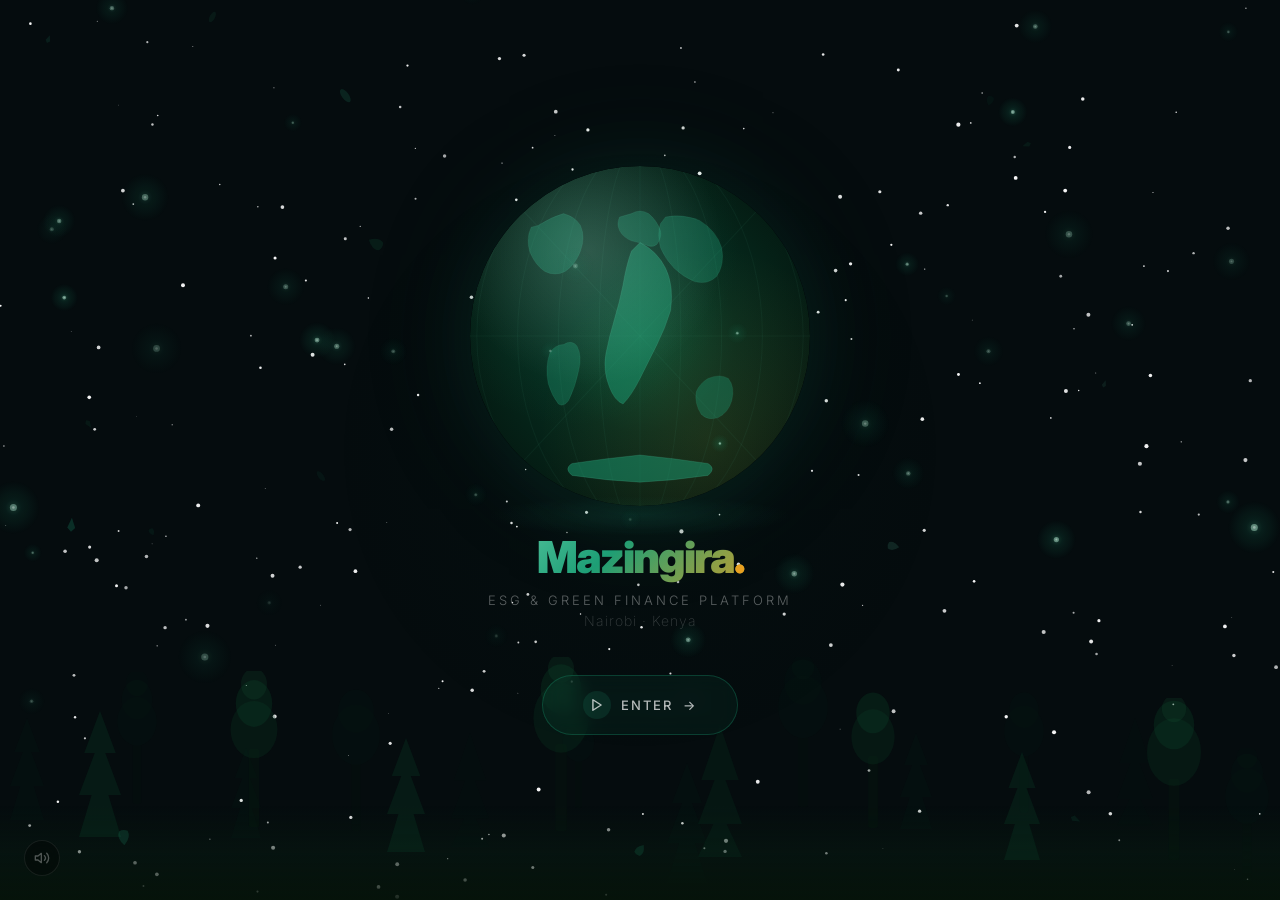
==== index.html @ 2031c261 "Initial commit: Mazingira ESG Platform - static ESG reporting dashboard with materiality matrix buil" ====
<!DOCTYPE html>
<html lang="en">
<head>
<meta charset="UTF-8">
<meta name="viewport" content="width=device-width, initial-scale=1.0">
<title>Mazingira — Enter</title>
<link rel="preconnect" href="https://fonts.googleapis.com">
<link href="https://fonts.googleapis.com/css2?family=Inter:wght@200;300;400;500;600;700;800;900&display=swap" rel="stylesheet">
<style>
  *, *::before, *::after { box-sizing: border-box; margin: 0; padding: 0; }
  html, body {
    height: 100%;
    font-family: 'Inter', system-ui, sans-serif;
    background: #050c0e;
    color: #fff;
    overflow: hidden;
    user-select: none;
  }

  /* ── STARFIELD ──────────────────────────── */
  #stars-canvas {
    position: fixed; inset: 0; z-index: 0;
    width: 100%; height: 100%;
  }

  /* ── LAYOUT ─────────────────────────────── */
  .hero {
    position: relative; z-index: 4;
    display: flex; flex-direction: column;
    align-items: center; justify-content: center;
    min-height: 100vh;
    padding: 40px 24px;
  }

  /* ── AMBIENT GLOW ───────────────────────── */
  .ambient-glow {
    position: fixed;
    top: 50%; left: 50%;
    width: 80vmin; height: 80vmin;
    transform: translate(-50%, -50%);
    border-radius: 50%;
    background: radial-gradient(circle, rgba(29,158,117,0.06) 0%, rgba(10,60,40,0.03) 30%, transparent 60%);
    z-index: 0;
    pointer-events: none;
    animation: ambientPulse 6s ease-in-out infinite;
  }

  @keyframes ambientPulse {
    0%, 100% { opacity: 0.5; transform: translate(-50%, -50%) scale(1); }
    50% { opacity: 1; transform: translate(-50%, -50%) scale(1.08); }
  }

  /* ── GLOBE ──────────────────────────────── */
  .globe-wrap {
    position: relative;
    width: 340px; height: 340px;
    margin: 0 auto;
    animation: globeEntry 2s cubic-bezier(.22,.61,.36,1) 0.3s both;
  }

  .globe {
    width: 100%; height: 100%;
    border-radius: 50%;
    position: relative;
    overflow: hidden;
    cursor: pointer;
    box-shadow:
      0 0 80px rgba(29,158,117,0.12),
      0 0 160px rgba(29,158,117,0.06),
      inset 0 -40px 80px rgba(0,0,0,0.4);
  }

  .globe-inner {
    width: 100%; height: 100%;
    border-radius: 50%;
    background:
      radial-gradient(ellipse at 30% 20%, rgba(29,158,117,0.18) 0%, transparent 50%),
      radial-gradient(ellipse at 70% 80%, rgba(232,160,32,0.10) 0%, transparent 50%),
      radial-gradient(circle at 50% 50%, #0a4d35 0%, #062b1e 40%, #030f0a 100%);
    animation: rotateGlobe 25s linear infinite;
    position: relative;
    overflow: hidden;
  }

  /* Atmosphere ring */
  .globe::before {
    content: '';
    position: absolute; inset: -4px;
    border-radius: 50%;
    border: 1px solid rgba(29,158,117,0.08);
    z-index: 6;
    animation: atmospherePulse 5s ease-in-out infinite;
  }

  .globe-inner::before {
    content: '';
    position: absolute; inset: 0;
    border-radius: 50%;
    background: radial-gradient(circle at 35% 25%, rgba(255,255,255,0.15) 0%, transparent 40%);
    z-index: 5;
    animation: sheen 10s ease-in-out infinite;
  }

  .globe-shadow {
    position: absolute;
    bottom: -30px; left: 5%; right: 5%;
    height: 40px;
    background: radial-gradient(ellipse, rgba(29,158,117,0.12) 0%, transparent 70%);
    animation: pulseGlow 4s ease-in-out infinite;
  }

  /* ── CONTINENTS ─────────────────────────── */
  .continents {
    position: absolute; inset: 0;
    width: 100%; height: 100%;
    z-index: 2;
    animation: rotateGlobe 25s linear infinite;
  }
  .continents svg { width: 100%; height: 100%; }
  .land-mass {
    fill: rgba(29,158,117,0.35);
    stroke: rgba(93,202,165,0.12);
    stroke-width: 0.5;
  }
  .land-mass-bright {
    fill: rgba(29,158,117,0.50);
    stroke: rgba(93,202,165,0.2);
    stroke-width: 0.5;
  }

  .grid-lines {
    position: absolute; inset: -10%;
    width: 120%; height: 120%;
    z-index: 1;
    animation: rotateGlobe 25s linear infinite;
  }
  .grid-lines svg { width: 100%; height: 100%; }
  .grid-line {
    fill: none;
    stroke: rgba(93,202,165,0.05);
    stroke-width: 0.5;
  }

  /* ── FOREST (Background Layer) ──────────── */
  .forest-layer {
    position: fixed;
    bottom: 0; left: 0; right: 0;
    height: 45vh;
    z-index: 1;
    pointer-events: none;
    overflow: hidden;
  }

  .forest-bg {
    position: absolute;
    bottom: 0; left: -2%; right: -2%;
    height: 75%;
    display: flex;
    align-items: flex-end;
    justify-content: space-around;
    opacity: 0.4;
  }

  .forest-bg-tree {
    flex-shrink: 0;
    opacity: 0;
    animation: treeFadeIn 2s cubic-bezier(.22,.61,.36,1) forwards;
  }
  .forest-bg-tree:nth-child(1) { animation-delay: 1.0s; height: 60%; }
  .forest-bg-tree:nth-child(2) { animation-delay: 1.3s; height: 75%; }
  .forest-bg-tree:nth-child(3) { animation-delay: 0.9s; height: 50%; }
  .forest-bg-tree:nth-child(4) { animation-delay: 1.5s; height: 70%; }
  .forest-bg-tree:nth-child(5) { animation-delay: 1.1s; height: 55%; }
  .forest-bg-tree:nth-child(6) { animation-delay: 1.4s; height: 65%; }
  .forest-bg-tree:nth-child(7) { animation-delay: 0.8s; height: 45%; }
  .forest-bg-tree:nth-child(8) { animation-delay: 1.2s; height: 80%; }
  .forest-bg-tree:nth-child(9) { animation-delay: 1.6s; height: 55%; }
  .forest-bg-tree:nth-child(10) { animation-delay: 1.0s; height: 70%; }
  .forest-bg-tree:nth-child(11) { animation-delay: 1.3s; height: 60%; }
  .forest-bg-tree:nth-child(12) { animation-delay: 0.7s; height: 50%; }

  .forest-bg-tree svg {
    height: auto;
    transform-origin: bottom center;
    animation: treeSwayBg 6s ease-in-out infinite;
  }
  .forest-bg-tree:nth-child(odd) svg { animation-delay: 0s; }
  .forest-bg-tree:nth-child(even) svg { animation-delay: 3s; }

  /* ── FOREST (Foreground Layer) ──────────── */
  .forest-fg {
    position: fixed;
    bottom: 0; left: 0; right: 0;
    height: 30vh;
    z-index: 2;
    pointer-events: none;
    overflow: hidden;
  }

  .forest-fg-scene {
    position: absolute;
    bottom: 0; left: 0; right: 0;
    height: 100%;
    display: flex;
    align-items: flex-end;
    justify-content: space-around;
    padding: 0 2%;
  }

  .forest-fg-tree {
    flex-shrink: 0;
    opacity: 0;
    animation: treeFadeIn 1.5s cubic-bezier(.22,.61,.36,1) forwards;
  }
  .forest-fg-tree:nth-child(1) { animation-delay: 1.6s; height: 70%; }
  .forest-fg-tree:nth-child(2) { animation-delay: 1.9s; height: 85%; }
  .forest-fg-tree:nth-child(3) { animation-delay: 1.5s; height: 60%; }
  .forest-fg-tree:nth-child(4) { animation-delay: 2.1s; height: 90%; }
  .forest-fg-tree:nth-child(5) { animation-delay: 1.7s; height: 65%; }
  .forest-fg-tree:nth-child(6) { animation-delay: 2.0s; height: 80%; }
  .forest-fg-tree:nth-child(7) { animation-delay: 1.4s; height: 55%; }
  .forest-fg-tree:nth-child(8) { animation-delay: 1.8s; height: 75%; }

  .forest-fg-tree svg {
    height: auto;
    transform-origin: bottom center;
    animation: treeSwayFg 4s ease-in-out infinite;
  }
  .forest-fg-tree:nth-child(odd) svg { animation-delay: 0s; }
  .forest-fg-tree:nth-child(even) svg { animation-delay: 2s; }

  .forest-ground-glow {
    position: absolute;
    bottom: 0; left: -5%; right: -5%;
    height: 35%;
    background: linear-gradient(to top, rgba(6,20,10,0.9) 0%, rgba(8,30,18,0.4) 50%, transparent 100%);
    z-index: -1;
  }

  /* ── SIDE PALM TREES ────────────────────── */
  .tree-side {
    position: fixed;
    bottom: 0;
    z-index: 3;
    pointer-events: none;
    opacity: 0;
    animation: treeFadeIn 2.5s cubic-bezier(.22,.61,.36,1) 1.0s forwards;
  }
  .tree-side.left {
    left: -20px;
    transform-origin: bottom center;
    animation: treeSwaySide 6s ease-in-out infinite;
  }
  .tree-side.right {
    right: -20px;
    transform-origin: bottom center;
    animation: treeSwaySide 6s ease-in-out 3s infinite;
  }
  .tree-side svg { height: auto; display: block; }

  /* ── BRAND & TEXT ───────────────────────── */
  .intro-brand {
    text-align: center;
    margin-top: 24px;
    margin-bottom: 10px;
  }

  .intro-brand-name {
    font-size: 44px; font-weight: 900;
    letter-spacing: -2px;
    background: linear-gradient(135deg, #5DCAA5 0%, #1D9E75 40%, #E8A020 100%);
    -webkit-background-clip: text;
    -webkit-text-fill-color: transparent;
    background-clip: text;
    opacity: 0;
    animation: textReveal 1.4s cubic-bezier(.22,.61,.36,1) 1.0s both;
  }
  .intro-brand-name span { 
    background: none;
    -webkit-text-fill-color: #E8A020;
    color: #E8A020;
  }

  .intro-tagline {
    font-size: 13px;
    color: rgba(255,255,255,0.35);
    letter-spacing: 3px;
    text-transform: uppercase;
    font-weight: 300;
    margin-top: 8px;
    opacity: 0;
    animation: textReveal 1.2s cubic-bezier(.22,.61,.36,1) 1.6s both;
  }

  .intro-sub {
    font-size: 14px;
    color: rgba(255,255,255,0.2);
    letter-spacing: 1px;
    font-weight: 200;
    margin-top: 4px;
    opacity: 0;
    animation: textReveal 1.2s cubic-bezier(.22,.61,.36,1) 1.9s both;
  }

  /* ── ENTER BUTTON ───────────────────────── */
  .enter-wrap {
    margin-top: 36px;
    opacity: 0;
    animation: fadeInUp 1s cubic-bezier(.22,.61,.36,1) 2.3s both;
  }

  .btn-enter {
    display: inline-flex;
    align-items: center;
    gap: 10px;
    padding: 15px 40px;
    border: 1px solid rgba(29,158,117,0.3);
    border-radius: 99px;
    font-size: 13px;
    font-weight: 500;
    font-family: 'Inter', sans-serif;
    letter-spacing: 2px;
    text-transform: uppercase;
    color: rgba(255,255,255,0.7);
    background: rgba(29,158,117,0.08);
    backdrop-filter: blur(10px);
    cursor: pointer;
    transition: all 0.4s cubic-bezier(.22,.61,.36,1);
    position: relative;
    overflow: hidden;
    outline: none;
  }

  .btn-enter::before {
    content: '';
    position: absolute; inset: 0;
    border-radius: 99px;
    background: linear-gradient(135deg, rgba(29,158,117,0.15) 0%, rgba(232,160,32,0.08) 100%);
    opacity: 0;
    transition: opacity 0.4s ease;
  }

  .btn-enter:hover {
    border-color: rgba(29,158,117,0.6);
    color: #fff;
    transform: translateY(-2px);
    box-shadow: 0 8px 32px rgba(29,158,117,0.15), 0 0 60px rgba(29,158,117,0.05);
  }

  .btn-enter:hover::before {
    opacity: 1;
  }

  .btn-enter:active {
    transform: scale(0.97);
  }

  .btn-enter:focus-visible {
    outline: none;
    border-color: rgba(29,158,117,0.8);
    box-shadow: 0 0 0 3px rgba(29,158,117,0.2);
  }

  .btn-enter .arrow {
    display: inline-block;
    transition: transform 0.3s ease;
  }

  .btn-enter:hover .arrow {
    transform: translateX(4px);
  }

  .btn-enter .icon-circle {
    width: 28px; height: 28px;
    border-radius: 50%;
    background: rgba(29,158,117,0.15);
    display: inline-flex;
    align-items: center;
    justify-content: center;
    transition: all 0.3s ease;
  }

  .btn-enter:hover .icon-circle {
    background: rgba(29,158,117,0.3);
    box-shadow: 0 0 20px rgba(29,158,117,0.15);
  }

  /* Button pulse ring */
  .btn-enter .pulse-ring {
    position: absolute;
    inset: -4px;
    border-radius: 99px;
    border: 1px solid rgba(29,158,117,0.1);
    animation: btnPulse 3s ease-in-out infinite;
    pointer-events: none;
  }

  @keyframes btnPulse {
    0%, 100% { opacity: 0.3; transform: scale(1); }
    50% { opacity: 0; transform: scale(1.05); }
  }

  /* ── FIREFLY PARTICLES ──────────────────── */
  #fireflies-canvas {
    position: fixed; inset: 0; z-index: 5;
    width: 100%; height: 100%;
    pointer-events: none;
  }

  /* ── LEAF PARTICLES ─────────────────────── */
  #leaves-canvas {
    position: fixed; inset: 0; z-index: 6;
    width: 100%; height: 100%;
    pointer-events: none;
  }

  /* ── TRANSITION OVERLAY ─────────────────── */
  .transition-overlay {
    position: fixed; inset: 0; z-index: 9999;
    background: #050c0e;
    display: flex;
    align-items: center;
    justify-content: center;
    opacity: 0;
    pointer-events: none;
    transition: opacity 0.8s ease;
  }
  .transition-overlay.active {
    opacity: 1;
    pointer-events: auto;
  }
  .transition-overlay .globe-mini {
    width: 60px; height: 60px;
    border-radius: 50%;
    background: radial-gradient(circle at 50% 50%, #0a4d35 0%, #062b1e 40%, #030f0a 100%);
    box-shadow: 0 0 40px rgba(29,158,117,0.3);
    animation: rotateGlobe 2s linear infinite;
    position: relative;
    overflow: hidden;
  }
  .transition-overlay .globe-mini::before {
    content: '';
    position: absolute; inset: 0;
    border-radius: 50%;
    background: radial-gradient(circle at 35% 25%, rgba(255,255,255,0.15) 0%, transparent 40%);
  }

  /* ── KEYFRAMES ──────────────────────────── */
  @keyframes rotateGlobe {
    from { transform: rotate(0deg); }
    to { transform: rotate(360deg); }
  }
  @keyframes sheen {
    0%, 100% { opacity: 0.4; transform: scale(1); }
    50% { opacity: 0.8; transform: scale(1.03); }
  }
  @keyframes atmospherePulse {
    0%, 100% { opacity: 0.4; transform: scale(1); }
    50% { opacity: 0.8; transform: scale(1.02); }
  }
  @keyframes pulseGlow {
    0%, 100% { opacity: 0.3; transform: scaleX(1); }
    50% { opacity: 0.6; transform: scaleX(1.3); }
  }
  @keyframes fadeInUp {
    from { opacity: 0; transform: translateY(20px); }
    to { opacity: 1; transform: translateY(0); }
  }
  @keyframes globeEntry {
    from { opacity: 0; transform: scale(0.7) translateY(20px); }
    to { opacity: 1; transform: scale(1) translateY(0); }
  }
  @keyframes textReveal {
    from { opacity: 0; transform: translateY(15px); }
    to { opacity: 1; transform: translateY(0); }
  }
  @keyframes treeFadeIn {
    from { opacity: 0; transform: translateY(15px); }
    to { opacity: 1; transform: translateY(0); }
  }
  @keyframes treeSwayBg {
    0%, 100% { transform: rotate(0deg); }
    25% { transform: rotate(0.4deg); }
    75% { transform: rotate(-0.4deg); }
  }
  @keyframes treeSwayFg {
    0%, 100% { transform: rotate(0deg); }
    25% { transform: rotate(0.6deg); }
    75% { transform: rotate(-0.6deg); }
  }
  @keyframes treeSwaySide {
    0%, 100% { transform: rotate(0deg); }
    25% { transform: rotate(0.7deg); }
    75% { transform: rotate(-0.7deg); }
  }
  @keyframes fireflyFloat {
    0%, 100% { opacity: 0.2; transform: translateY(0) scale(1); }
    50% { opacity: 0.8; transform: translateY(-8px) scale(1.2); }
  }

  /* ── AUDIO TOGGLE ────────────────────────── */
  .audio-toggle {
    position: fixed;
    bottom: 24px; left: 24px;
    z-index: 999;
    width: 36px; height: 36px;
    border-radius: 50%;
    border: 1px solid rgba(255,255,255,0.08);
    background: rgba(0,0,0,0.3);
    backdrop-filter: blur(8px);
    cursor: pointer;
    display: flex;
    align-items: center;
    justify-content: center;
    transition: all 0.3s ease;
    opacity: 0;
    animation: fadeInUp 1s cubic-bezier(.22,.61,.36,1) 3.0s both;
    color: rgba(255,255,255,0.3);
  }
  .audio-toggle:hover {
    border-color: rgba(29,158,117,0.3);
    color: rgba(255,255,255,0.6);
    background: rgba(29,158,117,0.1);
    box-shadow: 0 0 15px rgba(29,158,117,0.08);
  }
  .audio-toggle svg { display: block; }
  .audio-toggle .icon-off { display: none; }
  .audio-toggle.muted .icon-on { display: none; }
  .audio-toggle.muted .icon-off { display: block; }

  @media (max-width: 768px) {
    .globe-wrap { width: 220px; height: 220px; margin-bottom: 0; }
    .intro-brand-name { font-size: 30px; letter-spacing: -1px; }
    .intro-tagline { font-size: 11px; letter-spacing: 2px; }
    .forest-layer { height: 30vh; }
    .forest-fg { height: 20vh; }
    .forest-bg-tree:nth-child(n+8) { display: none; }
    .forest-fg-tree:nth-child(n+6) { display: none; }
    .tree-side { display: none; }
    .btn-enter { padding: 12px 28px; font-size: 12px; }
  }

  @media (max-width: 480px) {
    .globe-wrap { width: 160px; height: 160px; }
    .intro-brand-name { font-size: 24px; }
    .forest-bg-tree:nth-child(n+5) { display: none; }
    .forest-fg-tree:nth-child(n+4) { display: none; }
    .btn-enter { padding: 10px 22px; font-size: 11px; gap: 6px; }
  }
</style>
</head>
<body>

<!-- ── STARFIELD ── -->
<canvas id="stars-canvas"></canvas>

<!-- ── AMBIENT GLOW ── -->
<div class="ambient-glow"></div>

<!-- ── BACKGROUND FOREST ── -->
<div class="forest-layer">
  <div class="forest-bg">
    <div class="forest-bg-tree">
      <svg viewBox="0 0 40 120" width="34" height="100%" xmlns="http://www.w3.org/2000/svg">
        <polygon points="20,0 5,40 15,40 0,80 12,80 0,120 40,120 28,80 40,80 25,40 35,40" fill="rgba(10,55,35,0.18)"/>
      </svg>
    </div>
    <div class="forest-bg-tree">
      <svg viewBox="0 0 40 120" width="44" height="100%" xmlns="http://www.w3.org/2000/svg">
        <rect x="16" y="60" width="8" height="60" fill="rgba(6,25,15,0.2)" rx="2"/>
        <ellipse cx="20" cy="45" rx="18" ry="22" fill="rgba(10,55,35,0.15)"/>
        <ellipse cx="20" cy="25" rx="14" ry="18" fill="rgba(15,75,45,0.12)"/>
        <ellipse cx="20" cy="10" rx="10" ry="12" fill="rgba(20,95,55,0.08)"/>
      </svg>
    </div>
    <div class="forest-bg-tree">
      <svg viewBox="0 0 40 120" width="30" height="100%" xmlns="http://www.w3.org/2000/svg">
        <polygon points="20,0 5,40 15,40 0,80 12,80 0,120 40,120 28,80 40,80 25,40 35,40" fill="rgba(10,55,35,0.18)"/>
      </svg>
    </div>
    <div class="forest-bg-tree">
      <svg viewBox="0 0 40 120" width="48" height="100%" xmlns="http://www.w3.org/2000/svg">
        <rect x="16" y="60" width="8" height="60" fill="rgba(6,25,15,0.2)" rx="2"/>
        <ellipse cx="20" cy="40" rx="20" ry="25" fill="rgba(10,55,35,0.15)"/>
        <ellipse cx="20" cy="20" rx="15" ry="18" fill="rgba(15,75,45,0.12)"/>
      </svg>
    </div>
    <div class="forest-bg-tree">
      <svg viewBox="0 0 40 120" width="38" height="100%" xmlns="http://www.w3.org/2000/svg">
        <polygon points="20,0 3,50 15,50 0,90 14,90 0,120 40,120 26,90 40,90 25,50 37,50" fill="rgba(8,45,30,0.16)"/>
      </svg>
    </div>
    <div class="forest-bg-tree">
      <svg viewBox="0 0 40 120" width="35" height="100%" xmlns="http://www.w3.org/2000/svg">
        <rect x="16" y="60" width="8" height="60" fill="rgba(6,25,15,0.2)" rx="2"/>
        <ellipse cx="20" cy="45" rx="18" ry="22" fill="rgba(10,55,35,0.15)"/>
        <ellipse cx="20" cy="25" rx="14" ry="18" fill="rgba(15,75,45,0.12)"/>
      </svg>
    </div>
    <div class="forest-bg-tree">
      <svg viewBox="0 0 40 120" width="40" height="100%" xmlns="http://www.w3.org/2000/svg">
        <polygon points="20,0 5,40 15,40 0,80 12,80 0,120 40,120 28,80 40,80 25,40 35,40" fill="rgba(10,55,35,0.18)"/>
      </svg>
    </div>
    <div class="forest-bg-tree">
      <svg viewBox="0 0 40 120" width="50" height="100%" xmlns="http://www.w3.org/2000/svg">
        <rect x="16" y="60" width="8" height="60" fill="rgba(6,25,15,0.2)" rx="2"/>
        <ellipse cx="20" cy="40" rx="20" ry="25" fill="rgba(10,55,35,0.15)"/>
        <ellipse cx="20" cy="20" rx="15" ry="18" fill="rgba(15,75,45,0.12)"/>
        <ellipse cx="20" cy="8" rx="9" ry="10" fill="rgba(20,95,55,0.08)"/>
      </svg>
    </div>
    <div class="forest-bg-tree">
      <svg viewBox="0 0 40 120" width="32" height="100%" xmlns="http://www.w3.org/2000/svg">
        <polygon points="20,0 5,40 15,40 0,80 12,80 0,120 40,120 28,80 40,80 25,40 35,40" fill="rgba(10,55,35,0.18)"/>
      </svg>
    </div>
    <div class="forest-bg-tree">
      <svg viewBox="0 0 40 120" width="42" height="100%" xmlns="http://www.w3.org/2000/svg">
        <rect x="16" y="60" width="8" height="60" fill="rgba(6,25,15,0.2)" rx="2"/>
        <ellipse cx="20" cy="42" rx="19" ry="24" fill="rgba(10,55,35,0.15)"/>
        <ellipse cx="20" cy="22" rx="14" ry="17" fill="rgba(15,75,45,0.12)"/>
      </svg>
    </div>
    <div class="forest-bg-tree">
      <svg viewBox="0 0 40 120" width="36" height="100%" xmlns="http://www.w3.org/2000/svg">
        <polygon points="20,0 3,50 15,50 0,90 14,90 0,120 40,120 26,90 40,90 25,50 37,50" fill="rgba(8,45,30,0.16)"/>
      </svg>
    </div>
    <div class="forest-bg-tree">
      <svg viewBox="0 0 40 120" width="46" height="100%" xmlns="http://www.w3.org/2000/svg">
        <rect x="16" y="60" width="8" height="60" fill="rgba(6,25,15,0.2)" rx="2"/>
        <ellipse cx="20" cy="42" rx="19" ry="24" fill="rgba(10,55,35,0.15)"/>
        <ellipse cx="20" cy="22" rx="14" ry="17" fill="rgba(15,75,45,0.12)"/>
        <ellipse cx="20" cy="8" rx="9" ry="10" fill="rgba(20,95,55,0.08)"/>
      </svg>
    </div>
  </div>
</div>

<!-- ── SIDE TREES ── -->
<div class="tree-side left">
  <svg width="180" height="450" viewBox="0 0 180 450" xmlns="http://www.w3.org/2000/svg">
    <rect x="76" y="220" width="28" height="230" fill="rgba(6,30,18,0.25)" rx="4"/>
    <ellipse cx="90" cy="200" rx="60" ry="55" fill="rgba(6,43,30,0.12)"/>
    <ellipse cx="90" cy="155" rx="50" ry="50" fill="rgba(10,60,40,0.12)"/>
    <ellipse cx="90" cy="115" rx="38" ry="38" fill="rgba(15,80,50,0.10)"/>
    <ellipse cx="90" cy="80" rx="28" ry="30" fill="rgba(20,100,60,0.08)"/>
  </svg>
</div>

<div class="tree-side right">
  <svg width="160" height="420" viewBox="0 0 160 420" xmlns="http://www.w3.org/2000/svg">
    <rect x="62" y="200" width="24" height="220" fill="rgba(6,30,18,0.25)" rx="4"/>
    <ellipse cx="74" cy="180" rx="55" ry="52" fill="rgba(6,43,30,0.12)"/>
    <ellipse cx="74" cy="135" rx="45" ry="46" fill="rgba(10,60,40,0.12)"/>
    <ellipse cx="74" cy="95" rx="34" ry="36" fill="rgba(15,80,50,0.10)"/>
    <ellipse cx="74" cy="65" rx="24" ry="26" fill="rgba(20,100,60,0.08)"/>
  </svg>
</div>

<!-- ── FOREGROUND FOREST ── -->
<div class="forest-fg">
  <div class="forest-ground-glow"></div>
  <div class="forest-fg-scene">
    <div class="forest-fg-tree">
      <svg viewBox="0 0 40 120" width="42" height="100%" xmlns="http://www.w3.org/2000/svg">
        <polygon points="20,0 5,40 15,40 0,80 12,80 0,120 40,120 28,80 40,80 25,40 35,40" fill="rgba(10,55,35,0.35)"/>
      </svg>
    </div>
    <div class="forest-fg-tree">
      <svg viewBox="0 0 40 120" width="52" height="100%" xmlns="http://www.w3.org/2000/svg">
        <rect x="16" y="60" width="8" height="60" fill="rgba(6,25,15,0.35)" rx="2"/>
        <ellipse cx="20" cy="45" rx="18" ry="22" fill="rgba(10,55,35,0.30)"/>
        <ellipse cx="20" cy="25" rx="14" ry="18" fill="rgba(15,75,45,0.25)"/>
        <ellipse cx="20" cy="10" rx="10" ry="12" fill="rgba(20,95,55,0.18)"/>
      </svg>
    </div>
    <div class="forest-fg-tree">
      <svg viewBox="0 0 40 120" width="38" height="100%" xmlns="http://www.w3.org/2000/svg">
        <polygon points="20,0 5,40 15,40 0,80 12,80 0,120 40,120 28,80 40,80 25,40 35,40" fill="rgba(10,55,35,0.35)"/>
      </svg>
    </div>
    <div class="forest-fg-tree">
      <svg viewBox="0 0 40 120" width="58" height="100%" xmlns="http://www.w3.org/2000/svg">
        <rect x="16" y="60" width="8" height="60" fill="rgba(6,25,15,0.35)" rx="2"/>
        <ellipse cx="20" cy="42" rx="19" ry="24" fill="rgba(10,55,35,0.30)"/>
        <ellipse cx="20" cy="22" rx="14" ry="17" fill="rgba(15,75,45,0.25)"/>
        <ellipse cx="20" cy="8" rx="9" ry="10" fill="rgba(20,95,55,0.18)"/>
      </svg>
    </div>
    <div class="forest-fg-tree">
      <svg viewBox="0 0 40 120" width="44" height="100%" xmlns="http://www.w3.org/2000/svg">
        <polygon points="20,0 3,50 15,50 0,90 14,90 0,120 40,120 26,90 40,90 25,50 37,50" fill="rgba(8,45,30,0.32)"/>
      </svg>
    </div>
    <div class="forest-fg-tree">
      <svg viewBox="0 0 40 120" width="48" height="100%" xmlns="http://www.w3.org/2000/svg">
        <rect x="16" y="60" width="8" height="60" fill="rgba(6,25,15,0.35)" rx="2"/>
        <ellipse cx="20" cy="44" rx="18" ry="23" fill="rgba(10,55,35,0.30)"/>
        <ellipse cx="20" cy="24" rx="14" ry="17" fill="rgba(15,75,45,0.25)"/>
      </svg>
    </div>
    <div class="forest-fg-tree">
      <svg viewBox="0 0 40 120" width="36" height="100%" xmlns="http://www.w3.org/2000/svg">
        <polygon points="20,0 5,40 15,40 0,80 12,80 0,120 40,120 28,80 40,80 25,40 35,40" fill="rgba(10,55,35,0.35)"/>
      </svg>
    </div>
    <div class="forest-fg-tree">
      <svg viewBox="0 0 40 120" width="54" height="100%" xmlns="http://www.w3.org/2000/svg">
        <rect x="16" y="60" width="8" height="60" fill="rgba(6,25,15,0.35)" rx="2"/>
        <ellipse cx="20" cy="40" rx="20" ry="25" fill="rgba(10,55,35,0.30)"/>
        <ellipse cx="20" cy="20" rx="15" ry="18" fill="rgba(15,75,45,0.25)"/>
        <ellipse cx="20" cy="8" rx="9" ry="10" fill="rgba(20,95,55,0.18)"/>
      </svg>
    </div>
  </div>
</div>

<!-- ── HERO CONTENT ── -->
<div class="hero">
  <div class="globe-wrap">
    <div class="globe">
      <div class="globe-inner">
        <div class="grid-lines">
          <svg viewBox="0 0 200 200" xmlns="http://www.w3.org/2000/svg">
            <ellipse class="grid-line" cx="100" cy="100" rx="95" ry="95"/>
            <ellipse class="grid-line" cx="100" cy="100" rx="80" ry="95"/>
            <ellipse class="grid-line" cx="100" cy="100" rx="60" ry="95"/>
            <ellipse class="grid-line" cx="100" cy="100" rx="40" ry="95"/>
            <ellipse class="grid-line" cx="100" cy="100" rx="20" ry="95"/>
            <line class="grid-line" x1="5" y1="100" x2="195" y2="100"/>
            <line class="grid-line" x1="100" y1="5" x2="100" y2="195"/>
            <line class="grid-line" x1="30" y1="25" x2="170" y2="175"/>
            <line class="grid-line" x1="30" y1="175" x2="170" y2="25"/>
          </svg>
        </div>
        <div class="continents">
          <svg viewBox="0 0 200 200" xmlns="http://www.w3.org/2000/svg">
            <path class="land-mass-bright" d="M100 45 Q110 50 115 60 Q120 70 118 85 Q115 95 110 105 Q105 115 100 125 Q95 135 90 140 Q85 138 82 130 Q78 120 80 110 Q82 100 85 90 Q88 80 90 70 Q92 58 95 50 Z"/>
            <path class="land-mass" d="M95 28 Q100 25 105 28 Q110 32 112 38 Q113 42 110 46 Q108 48 105 47 Q100 45 95 44 Q90 42 88 38 Q86 34 88 30 Z"/>
            <path class="land-mass" d="M40 35 Q48 30 55 28 Q62 30 65 35 Q68 42 65 50 Q62 58 56 62 Q50 65 44 62 Q38 58 35 50 Q33 42 36 36 Z"/>
            <path class="land-mass" d="M55 105 Q60 102 63 106 Q66 112 64 120 Q62 130 58 138 Q55 142 52 140 Q48 135 46 128 Q44 118 47 110 Q50 105 55 105 Z"/>
            <path class="land-mass" d="M115 30 Q125 28 135 32 Q145 38 148 48 Q150 58 145 65 Q140 70 132 68 Q125 65 120 60 Q115 55 112 48 Q110 40 112 34 Z"/>
            <path class="land-mass" d="M140 125 Q147 122 152 125 Q156 130 154 138 Q152 145 146 148 Q140 150 136 146 Q132 140 133 133 Q135 128 140 125 Z"/>
            <path class="land-mass-bright" d="M60 175 Q80 172 100 170 Q120 172 140 175 Q145 178 140 182 Q120 185 100 186 Q80 185 60 182 Q55 178 60 175 Z"/>
          </svg>
        </div>
      </div>
    </div>
    <div class="globe-shadow"></div>
  </div>

  <div class="intro-brand">
    <div class="intro-brand-name">Mazingira<span>.</span></div>
    <div class="intro-tagline">ESG &amp; Green Finance Platform</div>
    <div class="intro-sub">Nairobi · Kenya</div>
  </div>

  <div class="enter-wrap">
    <button class="btn-enter" id="enter-btn" onclick="handleEnter()">
      <span class="pulse-ring"></span>
      <span class="icon-circle">
        <svg width="14" height="14" viewBox="0 0 24 24" fill="none" stroke="currentColor" stroke-width="2.5" stroke-linecap="round" stroke-linejoin="round">
          <polygon points="5 3 19 12 5 21 5 3"/>
        </svg>
      </span>
      <span>Enter</span>
      <span class="arrow">→</span>
    </button>
  </div>
</div>

<!-- ── CANVASES ── -->
<canvas id="fireflies-canvas"></canvas>
<canvas id="leaves-canvas"></canvas>

<!-- ── AUDIO TOGGLE ── -->
<button class="audio-toggle" id="audio-toggle" title="Toggle ambient sound" aria-label="Toggle ambient sound">
  <svg class="icon-on" width="16" height="16" viewBox="0 0 24 24" fill="none" stroke="currentColor" stroke-width="2" stroke-linecap="round" stroke-linejoin="round">
    <polygon points="11 5 6 9 2 9 2 15 6 15 11 19 11 5"/>
    <path d="M15.54 8.46a5 5 0 0 1 0 7.07"/>
    <path d="M19.07 4.93a10 10 0 0 1 0 14.14"/>
  </svg>
  <svg class="icon-off" width="16" height="16" viewBox="0 0 24 24" fill="none" stroke="currentColor" stroke-width="2" stroke-linecap="round" stroke-linejoin="round">
    <polygon points="11 5 6 9 2 9 2 15 6 15 11 19 11 5"/>
    <line x1="23" y1="9" x2="17" y2="15"/>
    <line x1="17" y1="9" x2="23" y2="15"/>
  </svg>
</button>

<!-- ── TRANSITION OVERLAY ── -->
<div class="transition-overlay" id="transition-overlay">
  <div class="globe-mini"></div>
</div>

<script>
// ── STARFIELD ──────────────────────────────
(function() {
  var canvas = document.getElementById('stars-canvas');
  var ctx = canvas.getContext('2d');
  var stars = [];
  var W, H;

  function resize() {
    W = canvas.width = window.innerWidth;
    H = canvas.height = window.innerHeight;
  }
  resize();
  window.addEventListener('resize', resize);

  for (var i = 0; i < 250; i++) {
    stars.push({
      x: Math.random() * W,
      y: Math.random() * H,
      r: Math.random() * 1.8 + 0.3,
      a: Math.random(),
      s: Math.random() * 0.008 + 0.002
    });
  }

  function drawStars() {
    ctx.clearRect(0, 0, W, H);
    for (var i = 0; i < stars.length; i++) {
      var s = stars[i];
      s.a += s.s;
      var alpha = 0.2 + 0.8 * (0.5 + 0.5 * Math.sin(s.a));
      ctx.beginPath();
      ctx.arc(s.x, s.y, s.r, 0, Math.PI * 2);
      ctx.fillStyle = 'rgba(255,255,255,' + alpha + ')';
      ctx.fill();
    }
    requestAnimationFrame(drawStars);
  }
  drawStars();
})();

// ── FIREFLIES ──────────────────────────────
(function() {
  var canvas = document.getElementById('fireflies-canvas');
  var ctx = canvas.getContext('2d');
  var fireflies = [];
  var W, H;

  function resize() {
    W = canvas.width = window.innerWidth;
    H = canvas.height = window.innerHeight;
  }
  resize();
  window.addEventListener('resize', resize);

  for (var i = 0; i < 40; i++) {
    fireflies.push(createFirefly());
  }

  function createFirefly() {
    return {
      x: Math.random() * W,
      y: Math.random() * H * 0.8,
      size: 1.5 + Math.random() * 3,
      speedX: (Math.random() - 0.5) * 0.3,
      speedY: -(0.1 + Math.random() * 0.3),
      phase: Math.random() * Math.PI * 2,
      phaseSpeed: 0.01 + Math.random() * 0.03,
      twinkleSpeed: 0.02 + Math.random() * 0.04,
      twinkleOffset: Math.random() * Math.PI * 2,
      opacity: 0.2 + Math.random() * 0.4
    };
  }

  function drawFireflies() {
    ctx.clearRect(0, 0, W, H);
    for (var i = 0; i < fireflies.length; i++) {
      var f = fireflies[i];
      f.x += f.speedX + Math.sin(f.phase) * 0.2;
      f.y += f.speedY;
      f.phase += f.phaseSpeed;
      f.twinkleOffset += f.twinkleSpeed;

      if (f.y < -10) {
        fireflies[i] = createFirefly();
        fireflies[i].y = H + 10;
        continue;
      }
      if (f.x < -20) f.x = W + 10;
      if (f.x > W + 20) f.x = -10;

      var glow = 0.3 + 0.7 * (0.5 + 0.5 * Math.sin(f.twinkleOffset));

      // Glow halo
      var grad = ctx.createRadialGradient(f.x, f.y, 0, f.x, f.y, f.size * 6);
      grad.addColorStop(0, 'rgba(93,202,165,' + (f.opacity * glow * 0.6) + ')');
      grad.addColorStop(0.3, 'rgba(29,158,117,' + (f.opacity * glow * 0.3) + ')');
      grad.addColorStop(1, 'rgba(29,158,117,0)');
      ctx.fillStyle = grad;
      ctx.beginPath();
      ctx.arc(f.x, f.y, f.size * 6, 0, Math.PI * 2);
      ctx.fill();

      // Core dot
      ctx.beginPath();
      ctx.arc(f.x, f.y, f.size * 0.8, 0, Math.PI * 2);
      ctx.fillStyle = 'rgba(200,255,230,' + (f.opacity * glow) + ')';
      ctx.fill();

      // Inner bright core
      ctx.beginPath();
      ctx.arc(f.x, f.y, f.size * 0.3, 0, Math.PI * 2);
      ctx.fillStyle = 'rgba(255,255,255,' + (f.opacity * glow * 0.8) + ')';
      ctx.fill();
    }
    requestAnimationFrame(drawFireflies);
  }
  drawFireflies();
})();

// ── FLOATING LEAVES ────────────────────────
(function() {
  var canvas = document.getElementById('leaves-canvas');
  var ctx = canvas.getContext('2d');
  var leaves = [];
  var W, H;
  var LEAF_COLORS = [
    'rgba(29,158,117,0.35)',
    'rgba(93,202,165,0.25)',
    'rgba(26,130,90,0.3)',
    'rgba(45,180,130,0.2)',
    'rgba(20,110,75,0.25)',
    'rgba(232,160,32,0.15)'
  ];

  function resize() {
    W = canvas.width = window.innerWidth;
    H = canvas.height = window.innerHeight;
  }
  resize();
  window.addEventListener('resize', resize);

  function createLeaf() {
    return {
      x: Math.random() * W,
      y: -20 - Math.random() * H * 0.4,
      size: 4 + Math.random() * 8,
      speedX: -0.15 + Math.random() * 0.3,
      speedY: 0.25 + Math.random() * 0.5,
      rotation: Math.random() * Math.PI * 2,
      rotSpeed: (Math.random() - 0.5) * 0.015,
      wobbleOffset: Math.random() * Math.PI * 2,
      wobbleSpeed: 0.005 + Math.random() * 0.012,
      color: LEAF_COLORS[Math.floor(Math.random() * LEAF_COLORS.length)],
      opacity: 0.3 + Math.random() * 0.4,
      shape: Math.floor(Math.random() * 3),
      phase: Math.random() * Math.PI * 2
    };
  }

  for (var i = 0; i < 15; i++) {
    var l = createLeaf();
    l.y = Math.random() * H;
    leaves.push(l);
  }

  function drawLeaves() {
    ctx.clearRect(0, 0, W, H);
    if (leaves.length < 30 && Math.random() < 0.04) {
      leaves.push(createLeaf());
    }
    for (var i = 0; i < leaves.length; i++) {
      var l = leaves[i];
      l.x += l.speedX + Math.sin(l.wobbleOffset + l.phase) * 0.25;
      l.y += l.speedY;
      l.rotation += l.rotSpeed;
      l.wobbleOffset += l.wobbleSpeed;
      l.phase += 0.003;

      if (l.y > H + 20) { leaves[i] = createLeaf(); continue; }
      if (l.x < -30) l.x = W + 10;
      if (l.x > W + 30) l.x = -10;

      ctx.save();
      ctx.translate(l.x, l.y);
      ctx.rotate(l.rotation);
      ctx.globalAlpha = l.opacity;
      ctx.fillStyle = l.color;
      ctx.beginPath();

      if (l.shape === 0) {
        ctx.ellipse(0, 0, l.size, l.size * 0.45, 0, 0, Math.PI * 2);
      } else if (l.shape === 1) {
        ctx.moveTo(0, -l.size);
        ctx.quadraticCurveTo(l.size * 0.7, -l.size * 0.3, l.size * 0.4, l.size * 0.3);
        ctx.quadraticCurveTo(0, l.size * 0.5, -l.size * 0.4, l.size * 0.3);
        ctx.quadraticCurveTo(-l.size * 0.7, -l.size * 0.3, 0, -l.size);
      } else {
        ctx.moveTo(0, -l.size);
        ctx.lineTo(l.size * 0.4, 0);
        ctx.lineTo(0, l.size * 0.4);
        ctx.lineTo(-l.size * 0.4, 0);
        ctx.closePath();
      }
      ctx.fill();
      ctx.restore();
    }
    requestAnimationFrame(drawLeaves);
  }
  drawLeaves();
})();

// ── AMBIENT AUDIO ENGINE ───────────────────-
var AudioEngine = (function() {
  var ctx = null;
  var masterGain = null;
  var windGain = null;
  var started = false;
  var muted = false;
  var birdTimeouts = [];

  function init() {
    if (ctx) return;
    try {
      ctx = new (window.AudioContext || window.webkitAudioContext)();
      masterGain = ctx.createGain();
      masterGain.gain.value = 0.25;
      masterGain.connect(ctx.destination);

      createWind();
      createForestFloor();
      scheduleBirds();
    } catch(e) {
      console.warn('Web Audio not available:', e);
    }
  }

  // ── Noise buffer generator ──
  function createNoiseBuffer(length) {
    var buffer = ctx.createBuffer(1, length, ctx.sampleRate);
    var data = buffer.getChannelData(0);
    for (var i = 0; i < length; i++) {
      data[i] = Math.random() * 2 - 1;
    }
    return buffer;
  }

  // ── Wind layer: filtered white noise with LFO modulation ──
  function createWind() {
    var buffer = createNoiseBuffer(ctx.sampleRate * 3);
    var source = ctx.createBufferSource();
    source.buffer = buffer;
    source.loop = true;

    var lowpass = ctx.createBiquadFilter();
    lowpass.type = 'lowpass';
    lowpass.frequency.value = 250;
    lowpass.Q.value = 1.5;

    var highpass = ctx.createBiquadFilter();
    highpass.type = 'highpass';
    highpass.frequency.value = 40;

    // LFO to modulate filter cutoff (wind gusting)
    var lfo = ctx.createOscillator();
    lfo.type = 'sine';
    lfo.frequency.value = 0.08;
    var lfoGain = ctx.createGain();
    lfoGain.gain.value = 180;
    lfo.connect(lfoGain);
    lfoGain.connect(lowpass.frequency);
    lfo.start();

    // Second slower LFO for volume swells
    var lfo2 = ctx.createOscillator();
    lfo2.type = 'sine';
    lfo2.frequency.value = 0.035;
    var lfo2Gain = ctx.createGain();
    lfo2Gain.gain.value = 0.04;
    lfo2.connect(lfo2Gain);

    windGain = ctx.createGain();
    windGain.gain.value = 0.3;

    lfo2Gain.connect(windGain.gain);
    lfo2.start();

    source.connect(lowpass);
    lowpass.connect(highpass);
    highpass.connect(windGain);
    windGain.connect(masterGain);

    source.start();
  }

  // ── Forest floor: low rumble layer ──
  function createForestFloor() {
    var buffer = createNoiseBuffer(ctx.sampleRate * 4);
    var source = ctx.createBufferSource();
    source.buffer = buffer;
    source.loop = true;

    var lowpass = ctx.createBiquadFilter();
    lowpass.type = 'lowpass';
    lowpass.frequency.value = 90;
    lowpass.Q.value = 1.0;

    var gain = ctx.createGain();
    gain.gain.value = 0.15;

    source.connect(lowpass);
    lowpass.connect(gain);
    gain.connect(masterGain);

    source.start();
  }

  // ── Bird chirps via FM synthesis ──
  function createBirdChirp() {
    if (!ctx || muted) return;

    var now = ctx.currentTime;
    var carrier = ctx.createOscillator();
    carrier.type = 'sine';
    // Different pitch range
    carrier.frequency.value = 1800 + Math.random() * 1200;

    var modulator = ctx.createOscillator();
    modulator.type = 'sine';
    modulator.frequency.value = 5 + Math.random() * 8;

    var modGain = ctx.createGain();
    modGain.gain.value = 300 + Math.random() * 400;

    var chirpGain = ctx.createGain();
    chirpGain.gain.setValueAtTime(0, now);
    chirpGain.gain.linearRampToValueAtTime(0.06, now + 0.02);
    chirpGain.gain.linearRampToValueAtTime(0.04, now + 0.05);
    chirpGain.gain.exponentialRampToValueAtTime(0.001, now + 0.15);

    // Stereo positioning
    var pan = ctx.createStereoPanner();
    pan.pan.value = (Math.random() - 0.5) * 1.6;

    modulator.connect(modGain);
    modGain.connect(carrier.frequency);

    carrier.connect(chirpGain);
    chirpGain.connect(pan);
    pan.connect(masterGain);

    carrier.start(now);
    modulator.start(now);
    carrier.stop(now + 0.2);
    modulator.stop(now + 0.2);
  }

  function scheduleBirds() {
    if (!ctx) return;

    function nextBird() {
      if (!started) return;
      var delay = 3000 + Math.random() * 8000;
      var id = setTimeout(function() {
        createBirdChirp();
        if (started) nextBird();
      }, delay);
      birdTimeouts.push(id);
    }

    // First chirp after a short delay
    var firstDelay = setTimeout(function() {
      createBirdChirp();
      nextBird();
    }, 4000);
    birdTimeouts.push(firstDelay);
  }

  // ── Enter whoosh ──
  function playWhoosh() {
    if (!ctx) return;
    var now = ctx.currentTime;
    var bufferSize = ctx.sampleRate * 0.5;
    var buffer = ctx.createBuffer(1, bufferSize, ctx.sampleRate);
    var data = buffer.getChannelData(0);
    for (var i = 0; i < bufferSize; i++) {
      data[i] = (Math.random() * 2 - 1) * (1 - i / bufferSize);
    }
    var source = ctx.createBufferSource();
    source.buffer = buffer;

    var bandpass = ctx.createBiquadFilter();
    bandpass.type = 'bandpass';
    bandpass.frequency.setValueAtTime(120, now);
    bandpass.frequency.exponentialRampToValueAtTime(400, now + 0.4);
    bandpass.Q.value = 2;

    var gain = ctx.createGain();
    gain.gain.setValueAtTime(0, now);
    gain.gain.linearRampToValueAtTime(0.12, now + 0.05);
    gain.gain.exponentialRampToValueAtTime(0.001, now + 0.5);

    source.connect(bandpass);
    bandpass.connect(gain);
    gain.connect(masterGain);

    source.start(now);
    source.stop(now + 0.6);
  }

  // ── Fade out on transition ──
  function fadeOut(duration) {
    if (!ctx) return;
    var now = ctx.currentTime;
    masterGain.gain.linearRampToValueAtTime(0, now + duration / 1000);
  }

  // ── Start audio (called on first user interaction) ──
  function start() {
    if (started) return;
    started = true;
    init();
    if (ctx && ctx.state === 'suspended') {
      ctx.resume();
    }
  }

  function toggleMute() {
    if (!ctx) return;
    muted = !muted;
    var now = ctx.currentTime;
    if (muted) {
      masterGain.gain.linearRampToValueAtTime(0, now + 0.3);
    } else {
      masterGain.gain.linearRampToValueAtTime(0.25, now + 0.3);
    }
    return muted;
  }

  function isStarted() { return started; }

  function cleanup() {
    started = false;
    birdTimeouts.forEach(clearTimeout);
    birdTimeouts = [];
  }

  return {
    start: start,
    toggleMute: toggleMute,
    isStarted: isStarted,
    fadeOut: fadeOut,
    playWhoosh: playWhoosh,
    cleanup: cleanup
  };
})();

// ── START AUDIO ON FIRST INTERACTION ───────
function initAudioOnInteraction() {
  if (AudioEngine.isStarted()) return;
  AudioEngine.start();
  document.removeEventListener('click', initAudioOnInteraction);
  document.removeEventListener('keydown', initAudioOnInteraction);
  document.removeEventListener('touchstart', initAudioOnInteraction);
}
document.addEventListener('click', initAudioOnInteraction);
document.addEventListener('keydown', initAudioOnInteraction);
document.addEventListener('touchstart', initAudioOnInteraction);

// ── AUDIO TOGGLE ───────────────────────────
var audioToggleBtn = document.getElementById('audio-toggle');
audioToggleBtn.addEventListener('click', function(e) {
  e.stopPropagation();
  if (!AudioEngine.isStarted()) {
    AudioEngine.start();
  }
  var muted = AudioEngine.toggleMute();
  if (muted) {
    audioToggleBtn.classList.add('muted');
  } else {
    audioToggleBtn.classList.remove('muted');
  }
});

// ── ENTER HANDLER ──────────────────────────
function handleEnter() {
  var btn = document.getElementById('enter-btn');
  btn.style.pointerEvents = 'none';
  btn.style.opacity = '0.5';

  AudioEngine.playWhoosh();
  AudioEngine.fadeOut(1000);
  AudioEngine.cleanup();

  var overlay = document.getElementById('transition-overlay');
  overlay.classList.add('active');

  setTimeout(function() {
    window.location.href = 'landing.html';
  }, 1200);
}

// ── KEYBOARD ENTER ─────────────────────────
document.addEventListener('keydown', function(e) {
  if (e.key === 'Enter' || e.key === ' ') {
    e.preventDefault();
    handleEnter();
  }
});


</script>
</body>
</html>
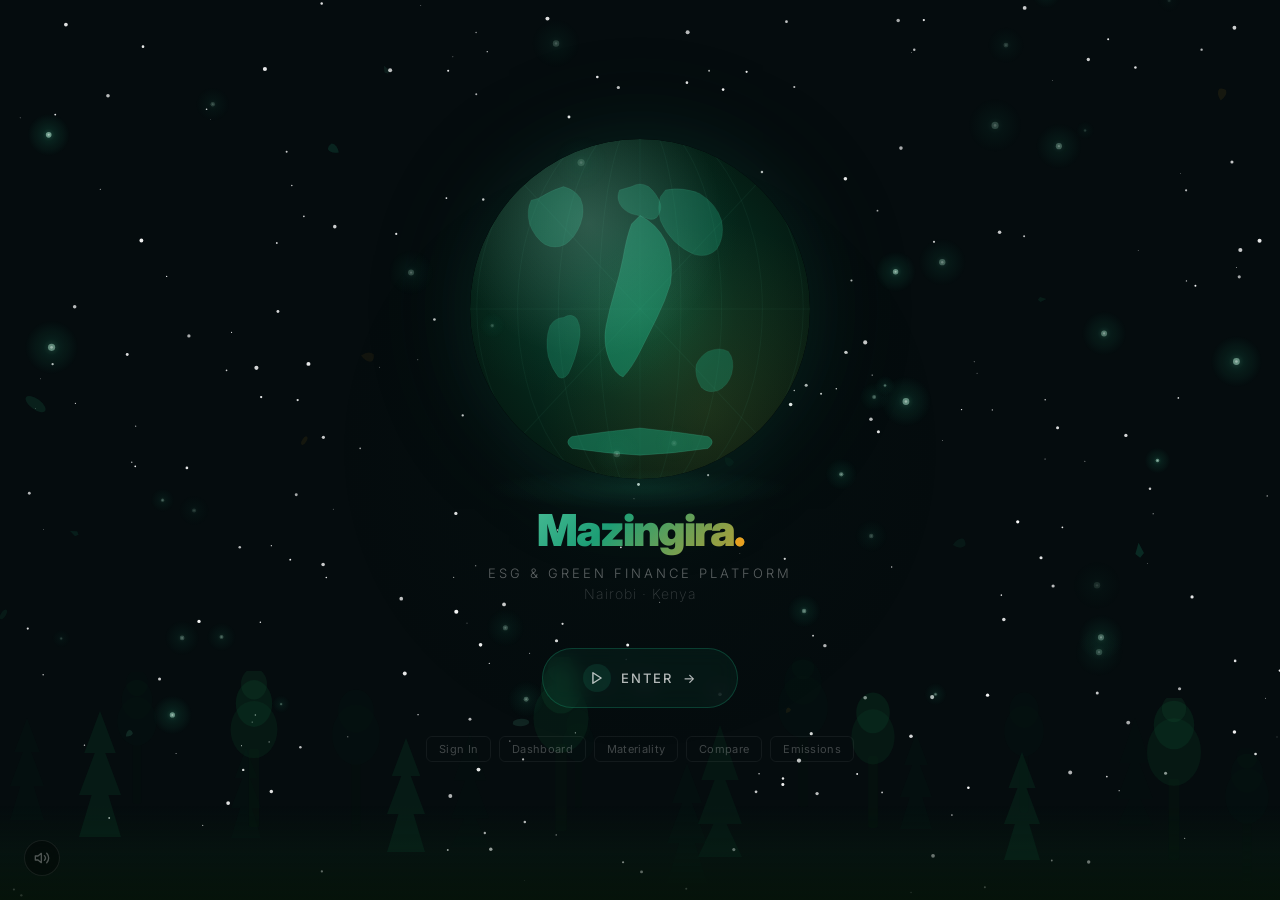
==== commit 7a0302c0: "Integrate all tools into app navigation - Add Tools section to sidebar (Materiality Matrix, Industry" ====
--- a/index.html
+++ b/index.html
@@ -769,6 +769,13 @@
       <span class="arrow">→</span>
     </button>
   </div>
+  <div class="tool-links" style="margin-top:28px;display:flex;flex-wrap:wrap;gap:8px;justify-content:center;opacity:0.4;transition:opacity 0.3s" onmouseenter="this.style.opacity='0.8'" onmouseleave="this.style.opacity='0.4'">
+    <a href="landing.html" style="font-size:11px;color:rgba(255,255,255,0.6);text-decoration:none;padding:5px 12px;border:0.5px solid rgba(255,255,255,0.15);border-radius:6px;letter-spacing:0.3px">Sign In</a>
+    <a href="esg_reporting_platform_nairobi.html" style="font-size:11px;color:rgba(255,255,255,0.6);text-decoration:none;padding:5px 12px;border:0.5px solid rgba(255,255,255,0.15);border-radius:6px;letter-spacing:0.3px">Dashboard</a>
+    <a href="vogosen_materiality_matrix_builder.html" style="font-size:11px;color:rgba(255,255,255,0.6);text-decoration:none;padding:5px 12px;border:0.5px solid rgba(255,255,255,0.15);border-radius:6px;letter-spacing:0.3px">Materiality</a>
+    <a href="esg_industry_comparator.html" style="font-size:11px;color:rgba(255,255,255,0.6);text-decoration:none;padding:5px 12px;border:0.5px solid rgba(255,255,255,0.15);border-radius:6px;letter-spacing:0.3px">Compare</a>
+    <a href="esg_emissions_calculator.html" style="font-size:11px;color:rgba(255,255,255,0.6);text-decoration:none;padding:5px 12px;border:0.5px solid rgba(255,255,255,0.15);border-radius:6px;letter-spacing:0.3px">Emissions</a>
+  </div>
 </div>
 
 <!-- ── CANVASES ── -->
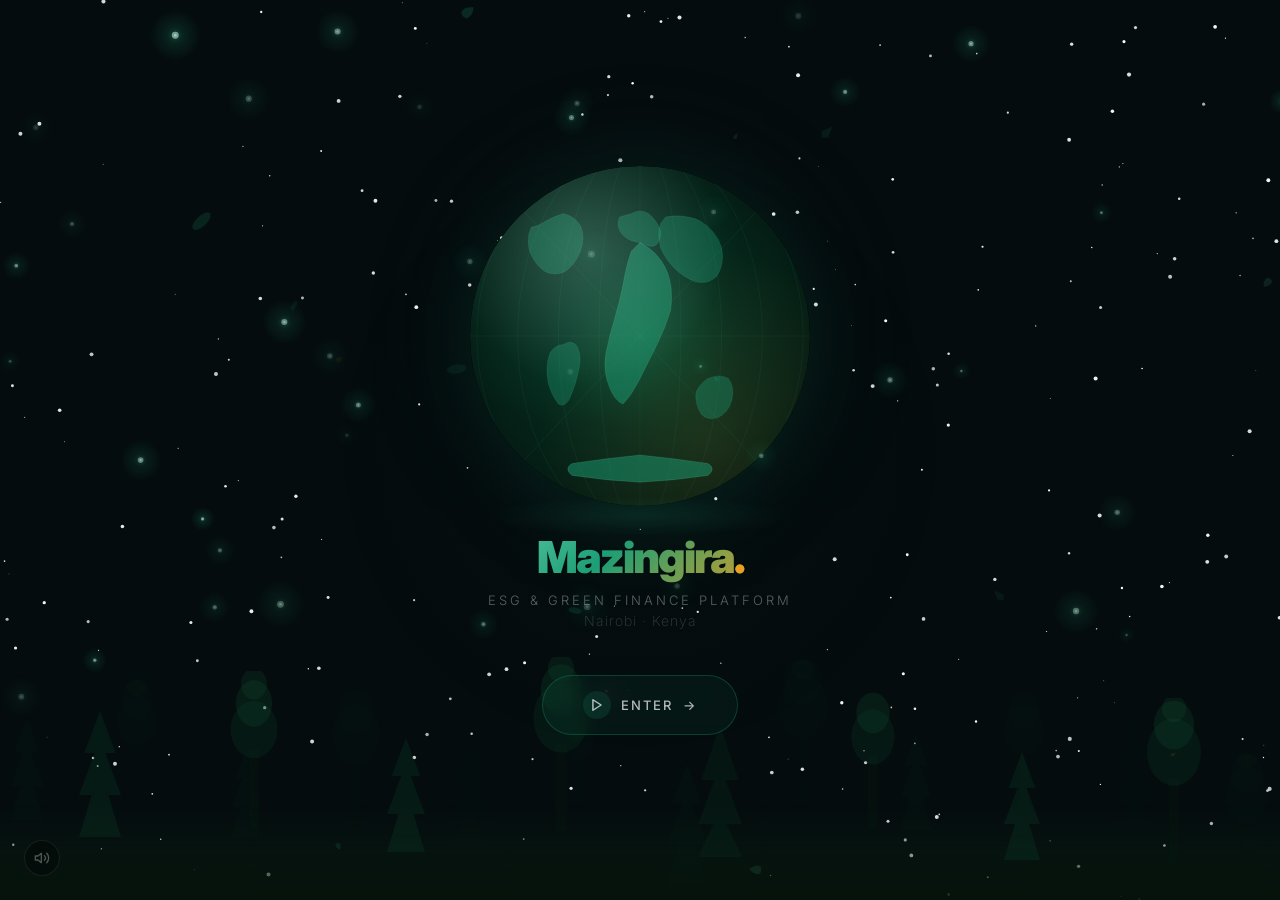
==== commit 0a5d01f2: "Remove tool links from navigation" ====
--- a/index.html
+++ b/index.html
@@ -769,13 +769,6 @@
       <span class="arrow">→</span>
     </button>
   </div>
-  <div class="tool-links" style="margin-top:28px;display:flex;flex-wrap:wrap;gap:8px;justify-content:center;opacity:0.4;transition:opacity 0.3s" onmouseenter="this.style.opacity='0.8'" onmouseleave="this.style.opacity='0.4'">
-    <a href="landing.html" style="font-size:11px;color:rgba(255,255,255,0.6);text-decoration:none;padding:5px 12px;border:0.5px solid rgba(255,255,255,0.15);border-radius:6px;letter-spacing:0.3px">Sign In</a>
-    <a href="esg_reporting_platform_nairobi.html" style="font-size:11px;color:rgba(255,255,255,0.6);text-decoration:none;padding:5px 12px;border:0.5px solid rgba(255,255,255,0.15);border-radius:6px;letter-spacing:0.3px">Dashboard</a>
-    <a href="vogosen_materiality_matrix_builder.html" style="font-size:11px;color:rgba(255,255,255,0.6);text-decoration:none;padding:5px 12px;border:0.5px solid rgba(255,255,255,0.15);border-radius:6px;letter-spacing:0.3px">Materiality</a>
-    <a href="esg_industry_comparator.html" style="font-size:11px;color:rgba(255,255,255,0.6);text-decoration:none;padding:5px 12px;border:0.5px solid rgba(255,255,255,0.15);border-radius:6px;letter-spacing:0.3px">Compare</a>
-    <a href="esg_emissions_calculator.html" style="font-size:11px;color:rgba(255,255,255,0.6);text-decoration:none;padding:5px 12px;border:0.5px solid rgba(255,255,255,0.15);border-radius:6px;letter-spacing:0.3px">Emissions</a>
-  </div>
 </div>
 
 <!-- ── CANVASES ── -->
